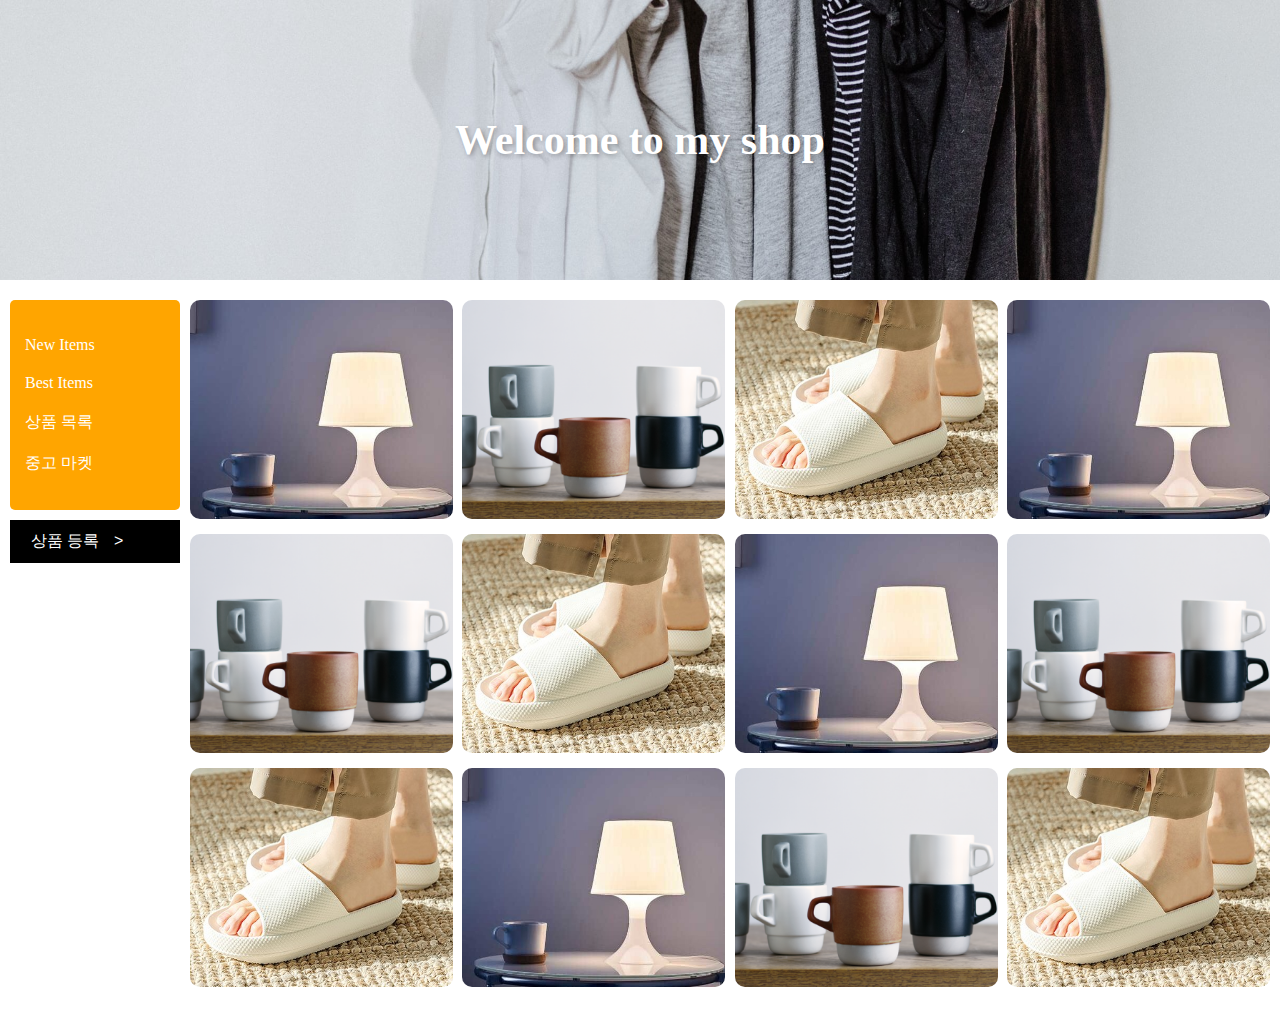
==== index.html @ ce292ffd "Update: merge in index" ====
<!DOCTYPE html>
<html lang="en">
<head>
    <meta charset="UTF-8">
    <meta http-equiv="X-UA-Compatible" content="IE=edge">
    <meta name="viewport" content="width=device-width, initial-scale=1.0">
    <title>Welcome to my shop</title>
    <link rel="stylesheet" href="./index.css">
</head>
<body>
    <section class="mainBanner">
        <h1 class="text">
            Welcome to my shop
        </h1>
    </section>
    <div class="container">
        <section class="wrapper">
            <div class="sidebar">
                <nav class="mainMenu">
                    <ul>
                        <li>
                            <a href>New Items</a>
                        </li>
                        <li>
                            <a href>Best Items</a>
                        </li>
                        <li>
                            <a href>상품 목록</a>
                        </li>
                        <li>
                            <a href>중고 마켓</a>
                        </li>
                    </ul>
                </nav>
                <div class="writeBtnBox">
                    <button class="writeBtn">
                        상품 등록 
                        <span class="arrow">></span>
                    </button>
                </div>
            </div>
        </section>
        <div class="itemWrap">
            <div class="item">
                <div class="imgBox">
                    <img src="./img/item1.jpeg" alt="탁상용 조명"/>
                </div>
                <div class="textBox">
                    <p class="textBox__name">탁상용 조명</p>
                    <p class="textBox__price">260,000 원</p>
                </div>
            </div>
    
            <div class="item">
                <div class="imgBox">
                    <img src="./img/item2.png" alt="머그컵"/>
                </div>
                <div class="textBox">
                    <p class="textBox__name">머그컵</p>
                    <p class="textBox__price">32,000 원</p>
                </div>
            </div>
    
            <div class="item">
                <div class="imgBox">
                    <img src="./img/item3.jpeg" alt="거실용 슬리퍼"/>
                </div>
                <div class="textBox">
                    <p class="textBox__name">거실용 슬리퍼</p>
                    <p class="textBox__price">28,000 원</p>
                </div>
            </div>
    
            <div class="item">
                <div class="imgBox">
                    <img src="./img/item1.jpeg" alt="탁상용 조명"/>
                </div>
                <div class="textBox">
                    <p class="textBox__name">탁상용 조명</p>
                    <p class="textBox__price">260,000 원</p>
                </div>
            </div>
    
            <div class="item">
                <div class="imgBox">
                    <img src="./img/item2.png" alt="머그컵"/>
                </div>
                <div class="textBox">
                    <p class="textBox__name">머그컵</p>
                    <p class="textBox__price">32,000 원</p>
                </div>
            </div>
    
            <div class="item">
                <div class="imgBox">
                    <img src="./img/item3.jpeg" alt="거실용 슬리퍼"/>
                </div>
                <div class="textBox">
                    <p class="textBox__name">거실용 슬리퍼</p>
                    <p class="textBox__price">28,000 원</p>
                </div>
            </div>
    
            <div class="item">
                <div class="imgBox">
                    <img src="./img/item1.jpeg" alt="탁상용 조명"/>
                </div>
                <div class="textBox">
                    <p class="textBox__name">탁상용 조명</p>
                    <p class="textBox__price">260,000 원</p>
                </div>
            </div>
    
            <div class="item">
                <div class="imgBox">
                    <img src="./img/item2.png" alt="머그컵"/>
                </div>
                <div class="textBox">
                    <p class="textBox__name">머그컵</p>
                    <p class="textBox__price">32,000 원</p>
                </div>
            </div>
    
            <div class="item">
                <div class="imgBox">
                    <img src="./img/item3.jpeg" alt="거실용 슬리퍼"/>
                </div>
                <div class="textBox">
                    <p class="textBox__name">거실용 슬리퍼</p>
                    <p class="textBox__price">28,000 원</p>
                </div>
            </div>
    
            <div class="item">
                <div class="imgBox">
                    <img src="./img/item1.jpeg" alt="탁상용 조명"/>
                </div>
                <div class="textBox">
                    <p class="textBox__name">탁상용 조명</p>
                    <p class="textBox__price">260,000 원</p>
                </div>
            </div>
    
            <div class="item">
                <div class="imgBox">
                    <img src="./img/item2.png" alt="머그컵"/>
                </div>
                <div class="textBox">
                    <p class="textBox__name">머그컵</p>
                    <p class="textBox__price">32,000 원</p>
                </div>
            </div>
    
            <div class="item">
                <div class="imgBox">
                    <img src="./img/item3.jpeg" alt="거실용 슬리퍼"/>
                </div>
                <div class="textBox">
                    <p class="textBox__name">거실용 슬리퍼</p>
                    <p class="textBox__price">28,000 원</p>
                </div>
            </div>
        </div>
    </div>

</body>
</html>
---- index.css ----
* {
    box-sizing: border-box;
}

html, body {
    margin: 0;
    padding: 0;
}

.mainBanner  {
    background-color: red;
    width: 100%;
    height: 280px;
}

.mainBanner {
    width: 100%;
    height: 280px;
    background-image: url("./img/banner.jpg");
    background-size: cover;
    display: flex;
    flex-direction: row;
    justify-content: center;
    align-items: center;
}

.mainBanner .text {
    font-size: 42px;
    font-weight: 700;
    color: white;
    text-shadow: 2px 2px 5px rgba(0, 0, 0, 0.3);
    animation: titleText 1s ease-in-out;
}

@keyframes titleText {
    0% {
        transform: translateY(70px);
        opacity: 0;
    }
    92% {
        transform: translateY(-10px);
    }
    100% {
        transform: translateY(0);
        opacity: 1;
    } 
}

.container {
    width: 100%;
    display: flex;
    flex-direction: row;
    padding: 20px 10px;
}

.sidebar {
    width: 170px;
    height: 100%;
    margin-right: 10px;
}

.mainMenu {
    background-color: orange;
    border-radius: 5px;
    padding: 10px 5px;
}

.mainMenu ul {
    padding: 0;
    display: block;
}

.mainMenu ul li {
    list-style: none;
    cursor: pointer;
}

.mainMenu ul li a{
    display: block;
    color: white;
    text-decoration: none;
    font-size: 16px;
    border-radius: 20px;   
    padding: 10px;
}


.writeBtnBox {
    margin-top: 10px;
}

.writeBtn {
    width: 100%;
    color: white;
    background: black;
    border: 1px solid black;
    padding: 10px 20px;
    text-align: left;
    font-size: 16px;
    cursor:  pointer;
}

.writeBtnBox .arrow {
    display: inline-block;
    padding-left: 10px;
    transition: transform 0.3s ease-in-out;
}

.writeBtn:hover {
    background: white;
    color: black;
}

.writeBtn:hover .arrow {
    transform: translateX(50px);
}

.itemWrap {
    display: flex;
    flex-direction: row;
    justify-content: space-between;
    align-items: flex-start;
    flex-wrap: wrap;
}

.item {
    width: calc((25% - 7px));
    aspect-ratio: 6 / 5;
    position: relative;
    overflow: hidden;
    border-radius: 10px;
    margin-bottom: 15px;
}

.imgBox { 
    width: 100%;
    height: 100%;
    z-index: 1;
}

.imgBox img {
    width: 100%;
    height: 100%;
    object-fit: cover;
}

.textBox {
    width: 100%;
    height: 100%;
    position: absolute;
    top: 0;
    left: 0;
    display: flex;
    flex-direction: column;
    justify-content: flex-end;
    align-items: flex-start;
    padding: 20px;
    z-index: 3;
}

.textBox p {
    color: white;
    margin: 5px 0px;
    
}

.textBox__name {
    font-size: 22px;
    font-weight: 500;
    opacity: 0;
    transform: translateY(50px);
}

.textBox__price {
    font-size: 16px;
    font-weight: 400;
    opacity: 0;
    transform: translateY(50px);
}

.item:after {
    width: 100%;
    height: 100%;
    content: "";
    display: block;
    background: rgba(0,0,0,0.2);
    position: absolute;
    top: 0;
    left: 0;
    z-index: 2;
    opacity: 0;
}
.item:hover:after {
    opacity: 1;
}

.item:hover .textBox__name {
    opacity: 1;
    transform: translateY(0);
}

.item:hover .textBox__price {
    opacity: 1;
    transform: translateY(0);
}

.item:hover .imgBox img {
    transform: scale(1.1);
    filter: blur(3px);
}

.item:after, 
.item .imgBox .img,
.item .textBox__name,
.item .textBox__price {
    transition: all 0.4s ease-in-out;
}

.item .textBox__price {
    transition: all 0.4s ease-in-out 0.15s;
}
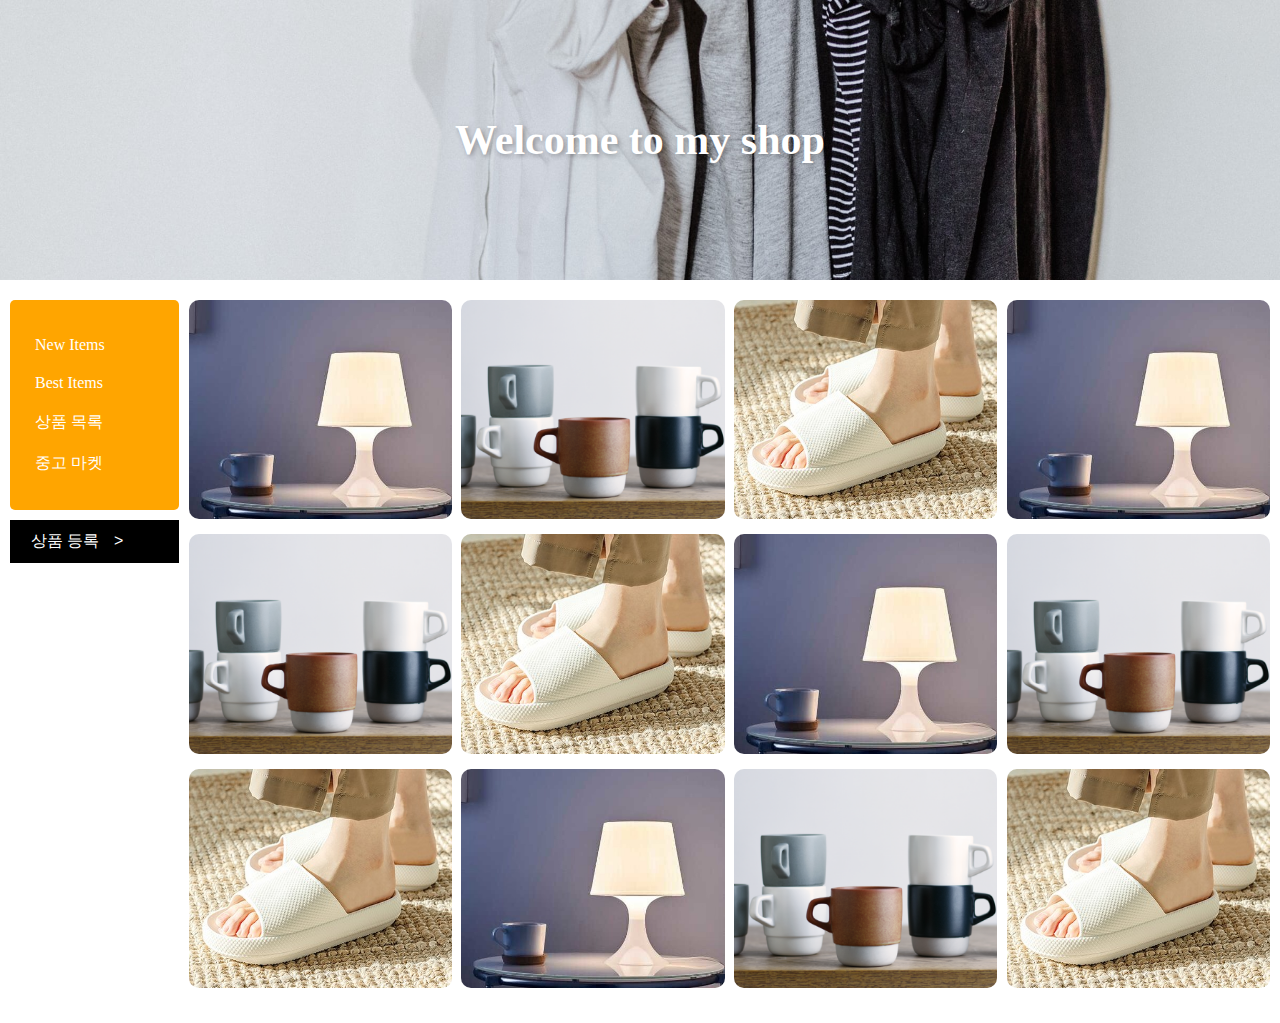
==== commit f551fe46: "Style: animation 추가" ====
--- a/index.html
+++ b/index.html
@@ -1,167 +1,148 @@
 <!DOCTYPE html>
-<html lang="en">
+<html lang="ko">
+
 <head>
-    <meta charset="UTF-8">
-    <meta http-equiv="X-UA-Compatible" content="IE=edge">
-    <meta name="viewport" content="width=device-width, initial-scale=1.0">
-    <title>Welcome to my shop</title>
-    <link rel="stylesheet" href="./index.css">
+  <meta charset="UTF-8">
+  <meta http-equiv="X-UA-Compatible" content="IE=edge">
+  <meta name="viewport" content="width=device-width, initial-scale=1.0">
+  <title>Welcome to my shop</title>
+  <link rel="stylesheet" href="./index.css">
 </head>
+
 <body>
-    <section class="mainBanner">
-        <h1 class="text">
-            Welcome to my shop
-        </h1>
-    </section>
-    <div class="container">
-        <section class="wrapper">
-            <div class="sidebar">
-                <nav class="mainMenu">
-                    <ul>
-                        <li>
-                            <a href>New Items</a>
-                        </li>
-                        <li>
-                            <a href>Best Items</a>
-                        </li>
-                        <li>
-                            <a href>상품 목록</a>
-                        </li>
-                        <li>
-                            <a href>중고 마켓</a>
-                        </li>
-                    </ul>
-                </nav>
-                <div class="writeBtnBox">
-                    <button class="writeBtn">
-                        상품 등록 
-                        <span class="arrow">></span>
-                    </button>
-                </div>
-            </div>
-        </section>
-        <div class="itemWrap">
-            <div class="item">
-                <div class="imgBox">
-                    <img src="./img/item1.jpeg" alt="탁상용 조명"/>
-                </div>
-                <div class="textBox">
-                    <p class="textBox__name">탁상용 조명</p>
-                    <p class="textBox__price">260,000 원</p>
-                </div>
-            </div>
-    
-            <div class="item">
-                <div class="imgBox">
-                    <img src="./img/item2.png" alt="머그컵"/>
-                </div>
-                <div class="textBox">
-                    <p class="textBox__name">머그컵</p>
-                    <p class="textBox__price">32,000 원</p>
-                </div>
-            </div>
-    
-            <div class="item">
-                <div class="imgBox">
-                    <img src="./img/item3.jpeg" alt="거실용 슬리퍼"/>
-                </div>
-                <div class="textBox">
-                    <p class="textBox__name">거실용 슬리퍼</p>
-                    <p class="textBox__price">28,000 원</p>
-                </div>
-            </div>
-    
-            <div class="item">
-                <div class="imgBox">
-                    <img src="./img/item1.jpeg" alt="탁상용 조명"/>
-                </div>
-                <div class="textBox">
-                    <p class="textBox__name">탁상용 조명</p>
-                    <p class="textBox__price">260,000 원</p>
-                </div>
-            </div>
-    
-            <div class="item">
-                <div class="imgBox">
-                    <img src="./img/item2.png" alt="머그컵"/>
-                </div>
-                <div class="textBox">
-                    <p class="textBox__name">머그컵</p>
-                    <p class="textBox__price">32,000 원</p>
-                </div>
-            </div>
-    
-            <div class="item">
-                <div class="imgBox">
-                    <img src="./img/item3.jpeg" alt="거실용 슬리퍼"/>
-                </div>
-                <div class="textBox">
-                    <p class="textBox__name">거실용 슬리퍼</p>
-                    <p class="textBox__price">28,000 원</p>
-                </div>
-            </div>
-    
-            <div class="item">
-                <div class="imgBox">
-                    <img src="./img/item1.jpeg" alt="탁상용 조명"/>
-                </div>
-                <div class="textBox">
-                    <p class="textBox__name">탁상용 조명</p>
-                    <p class="textBox__price">260,000 원</p>
-                </div>
-            </div>
-    
-            <div class="item">
-                <div class="imgBox">
-                    <img src="./img/item2.png" alt="머그컵"/>
-                </div>
-                <div class="textBox">
-                    <p class="textBox__name">머그컵</p>
-                    <p class="textBox__price">32,000 원</p>
-                </div>
-            </div>
-    
-            <div class="item">
-                <div class="imgBox">
-                    <img src="./img/item3.jpeg" alt="거실용 슬리퍼"/>
-                </div>
-                <div class="textBox">
-                    <p class="textBox__name">거실용 슬리퍼</p>
-                    <p class="textBox__price">28,000 원</p>
-                </div>
-            </div>
-    
-            <div class="item">
-                <div class="imgBox">
-                    <img src="./img/item1.jpeg" alt="탁상용 조명"/>
-                </div>
-                <div class="textBox">
-                    <p class="textBox__name">탁상용 조명</p>
-                    <p class="textBox__price">260,000 원</p>
-                </div>
-            </div>
-    
-            <div class="item">
-                <div class="imgBox">
-                    <img src="./img/item2.png" alt="머그컵"/>
-                </div>
-                <div class="textBox">
-                    <p class="textBox__name">머그컵</p>
-                    <p class="textBox__price">32,000 원</p>
-                </div>
-            </div>
-    
-            <div class="item">
-                <div class="imgBox">
-                    <img src="./img/item3.jpeg" alt="거실용 슬리퍼"/>
-                </div>
-                <div class="textBox">
-                    <p class="textBox__name">거실용 슬리퍼</p>
-                    <p class="textBox__price">28,000 원</p>
-                </div>
-            </div>
+  <section class="mainBanner">
+    <h1 class="text">
+      Welcome to my shop
+    </h1>
+  </section>
+  <div class="container">
+    <nav class="wrapper">
+      <div class="sidebar">
+        <nav class="mainMenu">
+          <ul>
+            <li><a href="">New Items</a></li>
+            <li><a href="">Best Items</a></li>
+            <li><a href="">상품 목록</a></li>
+            <li><a href="">중고 마켓</a></li>
+          </ul>
+        </nav>
+        <div class="writeBtnBox">
+          <button class="writeBtn">상품 등록 <span class="arrow">></span></button>
         </div>
-    </div>
+      </div>
+      <div class="itemWrap">
+        <div class="item">
+          <div class="imgBox">
+            <img src="./img/item1.jpeg" alt="탁상용 조명">
+          </div>
+          <div class="textBox">
+            <p class="textBox__name">탁상용 조명</p>
+            <p class="textBox__price">260,000 원</p>
+          </div>
+        </div>
+        <div class="item">
+          <div class="imgBox">
+            <img src="./img/item2.png" alt="머그컵">
+          </div>
+          <div class="textBox">
+            <p class="textBox__name">머그컵</p>
+            <p class="textBox__price">32,000 원</p>
+          </div>
+        </div>
+        <div class="item">
+          <div class="imgBox">
+            <img src="./img/item3.jpeg" alt="거실용 슬리퍼">
+          </div>
+          <div class="textBox">
+            <p class="textBox__name">거실용 슬리퍼</p>
+            <p class="textBox__price">28,000 원</p>
+          </div>
+        </div>
+        <div class="item">
+          <div class="imgBox">
+            <img src="./img/item1.jpeg" alt="탁상용 조명">
+          </div>
+          <div class="textBox">
+            <p class="textBox__name">탁상용 조명</p>
+            <p class="textBox__price">260,000 원</p>
+          </div>
+        </div>
+        <div class="item">
+          <div class="imgBox">
+            <img src="./img/item2.png" alt="머그컵">
+          </div>
+          <div class="textBox">
+            <p class="textBox__name">머그컵</p>
+            <p class="textBox__price">32,000 원</p>
+          </div>
+        </div>
+        <div class="item">
+          <div class="imgBox">
+            <img src="./img/item3.jpeg" alt="거실용 슬리퍼">
+          </div>
+          <div class="textBox">
+            <p class="textBox__name">거실용 슬리퍼</p>
+            <p class="textBox__price">28,000 원</p>
+          </div>
+        </div>
+        <div class="item">
+          <div class="imgBox">
+            <img src="./img/item1.jpeg" alt="탁상용 조명">
+          </div>
+          <div class="textBox">
+            <p class="textBox__name">탁상용 조명</p>
+            <p class="textBox__price">260,000 원</p>
+          </div>
+        </div>
+        <div class="item">
+          <div class="imgBox">
+            <img src="./img/item2.png" alt="머그컵">
+          </div>
+          <div class="textBox">
+            <p class="textBox__name">머그컵</p>
+            <p class="textBox__price">32,000 원</p>
+          </div>
+        </div>
+        <div class="item">
+          <div class="imgBox">
+            <img src="./img/item3.jpeg" alt="거실용 슬리퍼">
+          </div>
+          <div class="textBox">
+            <p class="textBox__name">거실용 슬리퍼</p>
+            <p class="textBox__price">28,000 원</p>
+          </div>
+        </div>
+        <div class="item">
+          <div class="imgBox">
+            <img src="./img/item1.jpeg" alt="탁상용 조명">
+          </div>
+          <div class="textBox">
+            <p class="textBox__name">탁상용 조명</p>
+            <p class="textBox__price">260,000 원</p>
+          </div>
+        </div>
+        <div class="item">
+          <div class="imgBox">
+            <img src="./img/item2.png" alt="머그컵">
+          </div>
+          <div class="textBox">
+            <p class="textBox__name">머그컵</p>
+            <p class="textBox__price">32,000 원</p>
+          </div>
+        </div>
+        <div class="item">
+          <div class="imgBox">
+            <img src="./img/item3.jpeg" alt="거실용 슬리퍼">
+          </div>
+          <div class="textBox">
+            <p class="textBox__name">거실용 슬리퍼</p>
+            <p class="textBox__price">28,000 원</p>
+          </div>
+        </div>
+      </div>
+    </nav>
+  </div>
 
 </body>
-</html>+
+</html>
--- a/index.css
+++ b/index.css
@@ -49,8 +49,18 @@
 .container {
     width: 100%;
     display: flex;
+    justify-content: center;
+    
+}
+
+.wrapper {
+    width: 100%;
+    max-width: 1320px;
+    display: flex;
     flex-direction: row;
     padding: 20px 10px;
+    align-items: flex-start;
+    justify-content: space-between;
 }
 
 .sidebar {
@@ -62,7 +72,7 @@
 .mainMenu {
     background-color: orange;
     border-radius: 5px;
-    padding: 10px 5px;
+    padding: 10px 15px;
 }
 
 .mainMenu ul {
@@ -75,13 +85,19 @@
     cursor: pointer;
 }
 
-.mainMenu ul li a{
+.mainMenu ul li a {
     display: block;
     color: white;
     text-decoration: none;
     font-size: 16px;
     border-radius: 20px;   
     padding: 10px;
+    transition: all 0.3s ease-in-out;
+}
+
+.mainMenu ul li a:hover {
+    padding-left: 20px;
+    background: rgb(255, 145, 0);
 }
 
 
@@ -102,13 +118,14 @@
 
 .writeBtnBox .arrow {
     display: inline-block;
+    /* inline 요소에는 적용되지 않는다. inline-block으로 바꿔주기 */
     padding-left: 10px;
-    transition: transform 0.3s ease-in-out;
+    transition: all 0.3s ease-in-out;
 }
 
 .writeBtn:hover {
     background: white;
-    color: black;
+    color: #333333;
 }
 
 .writeBtn:hover .arrow {
@@ -116,6 +133,7 @@
 }
 
 .itemWrap {
+    width: calc(100% - 170px);
     display: flex;
     flex-direction: row;
     justify-content: space-between;
